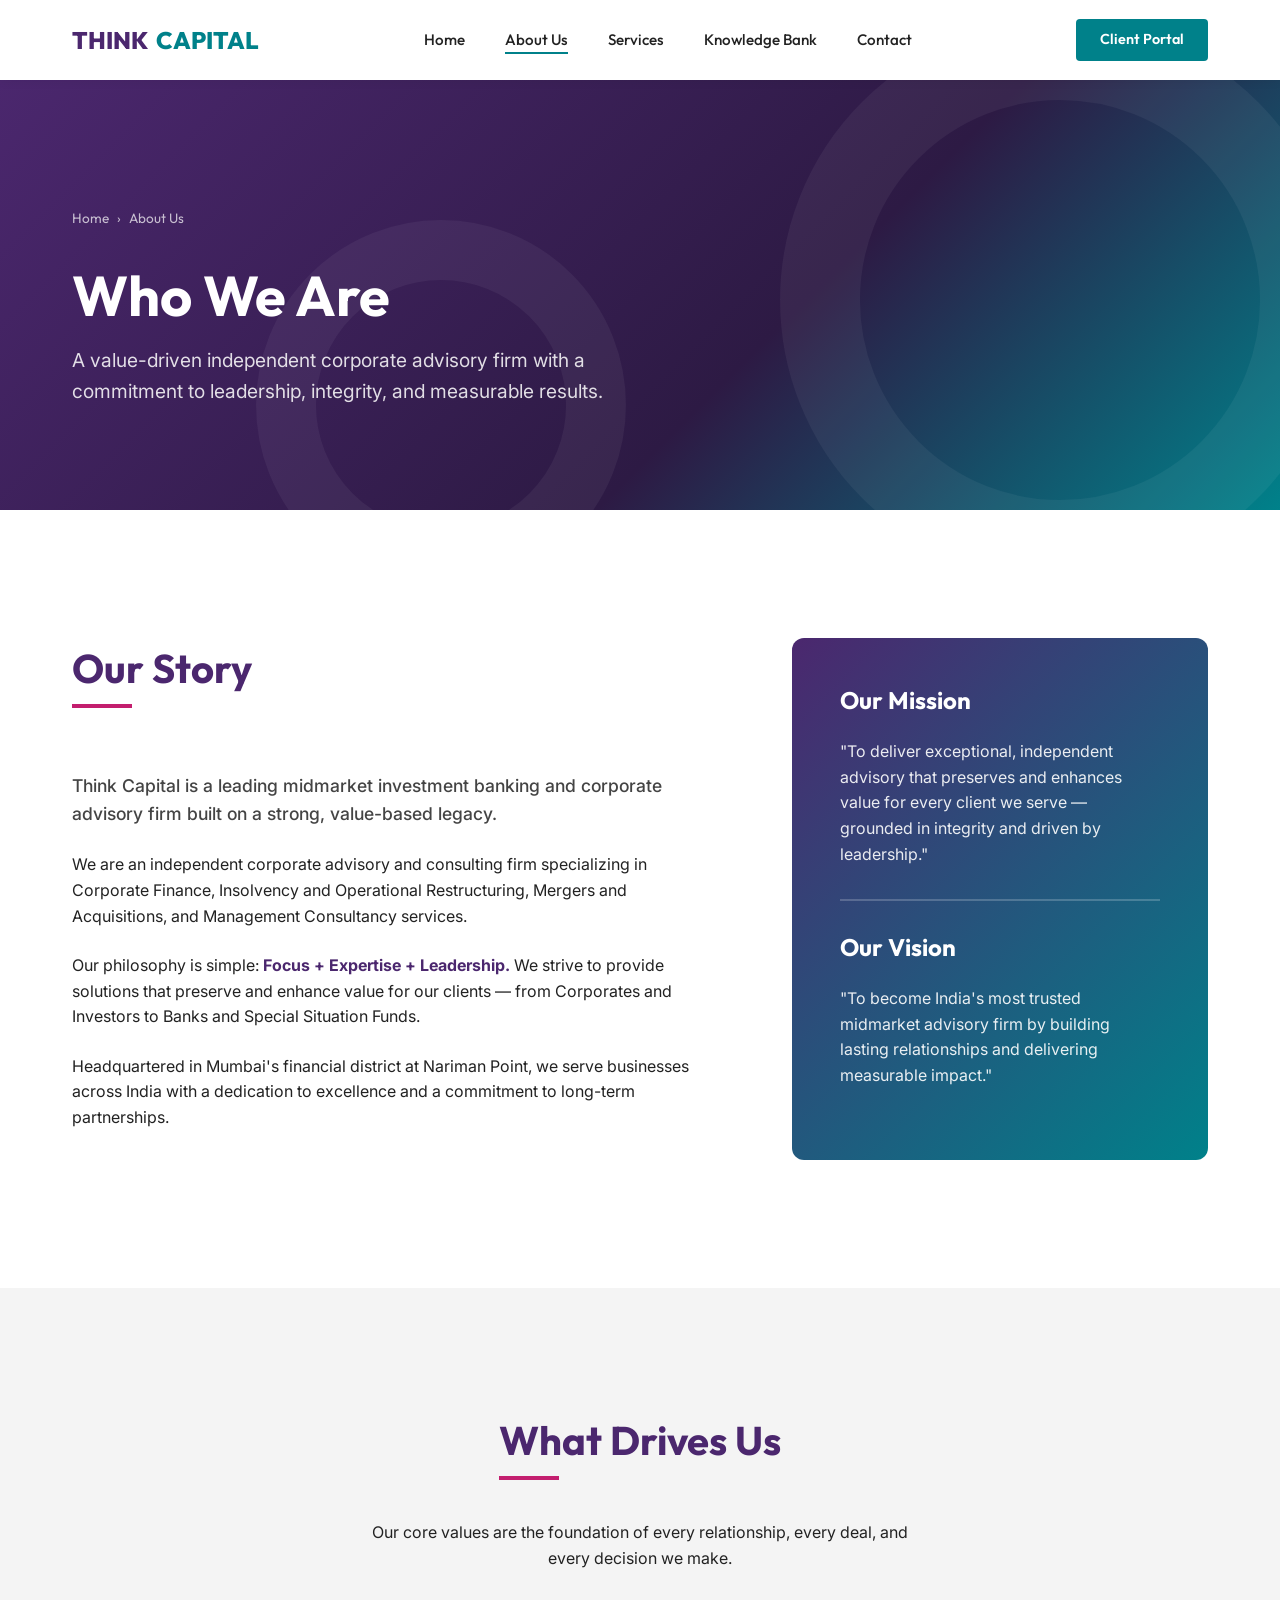
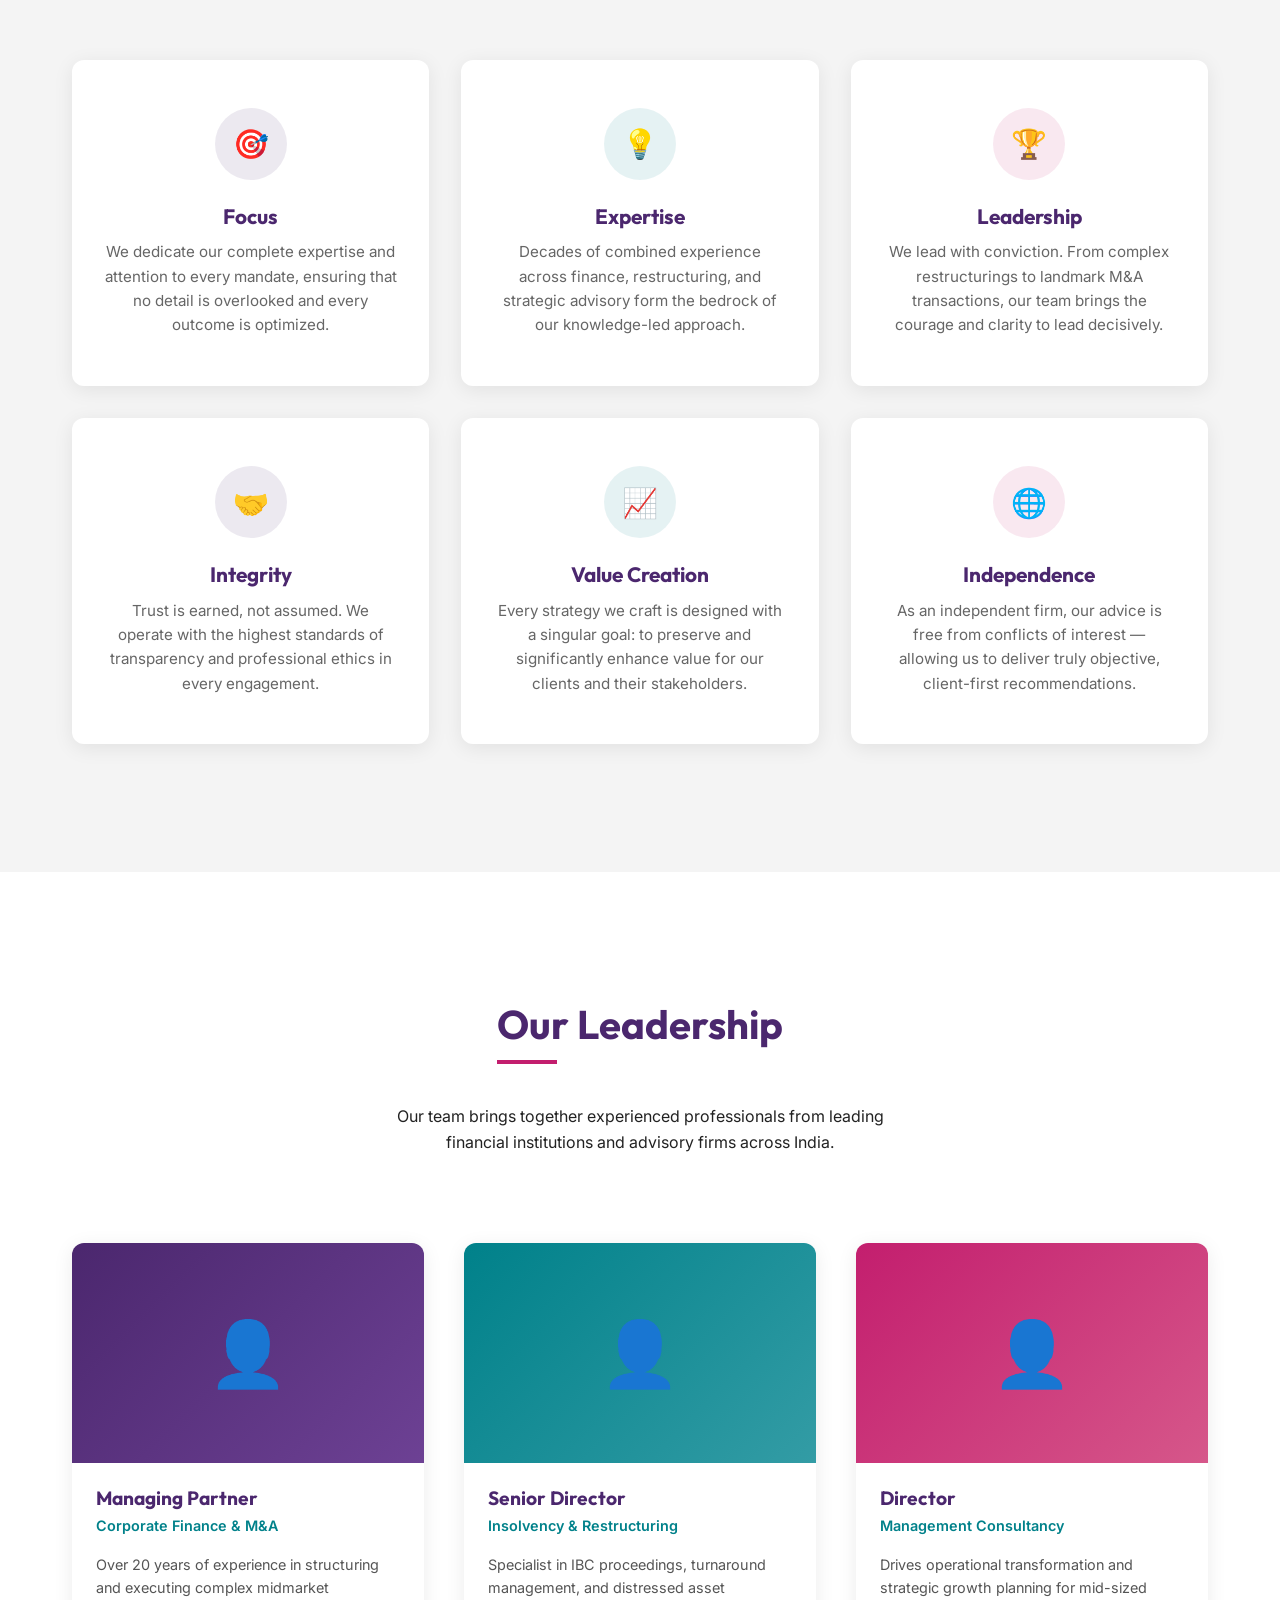
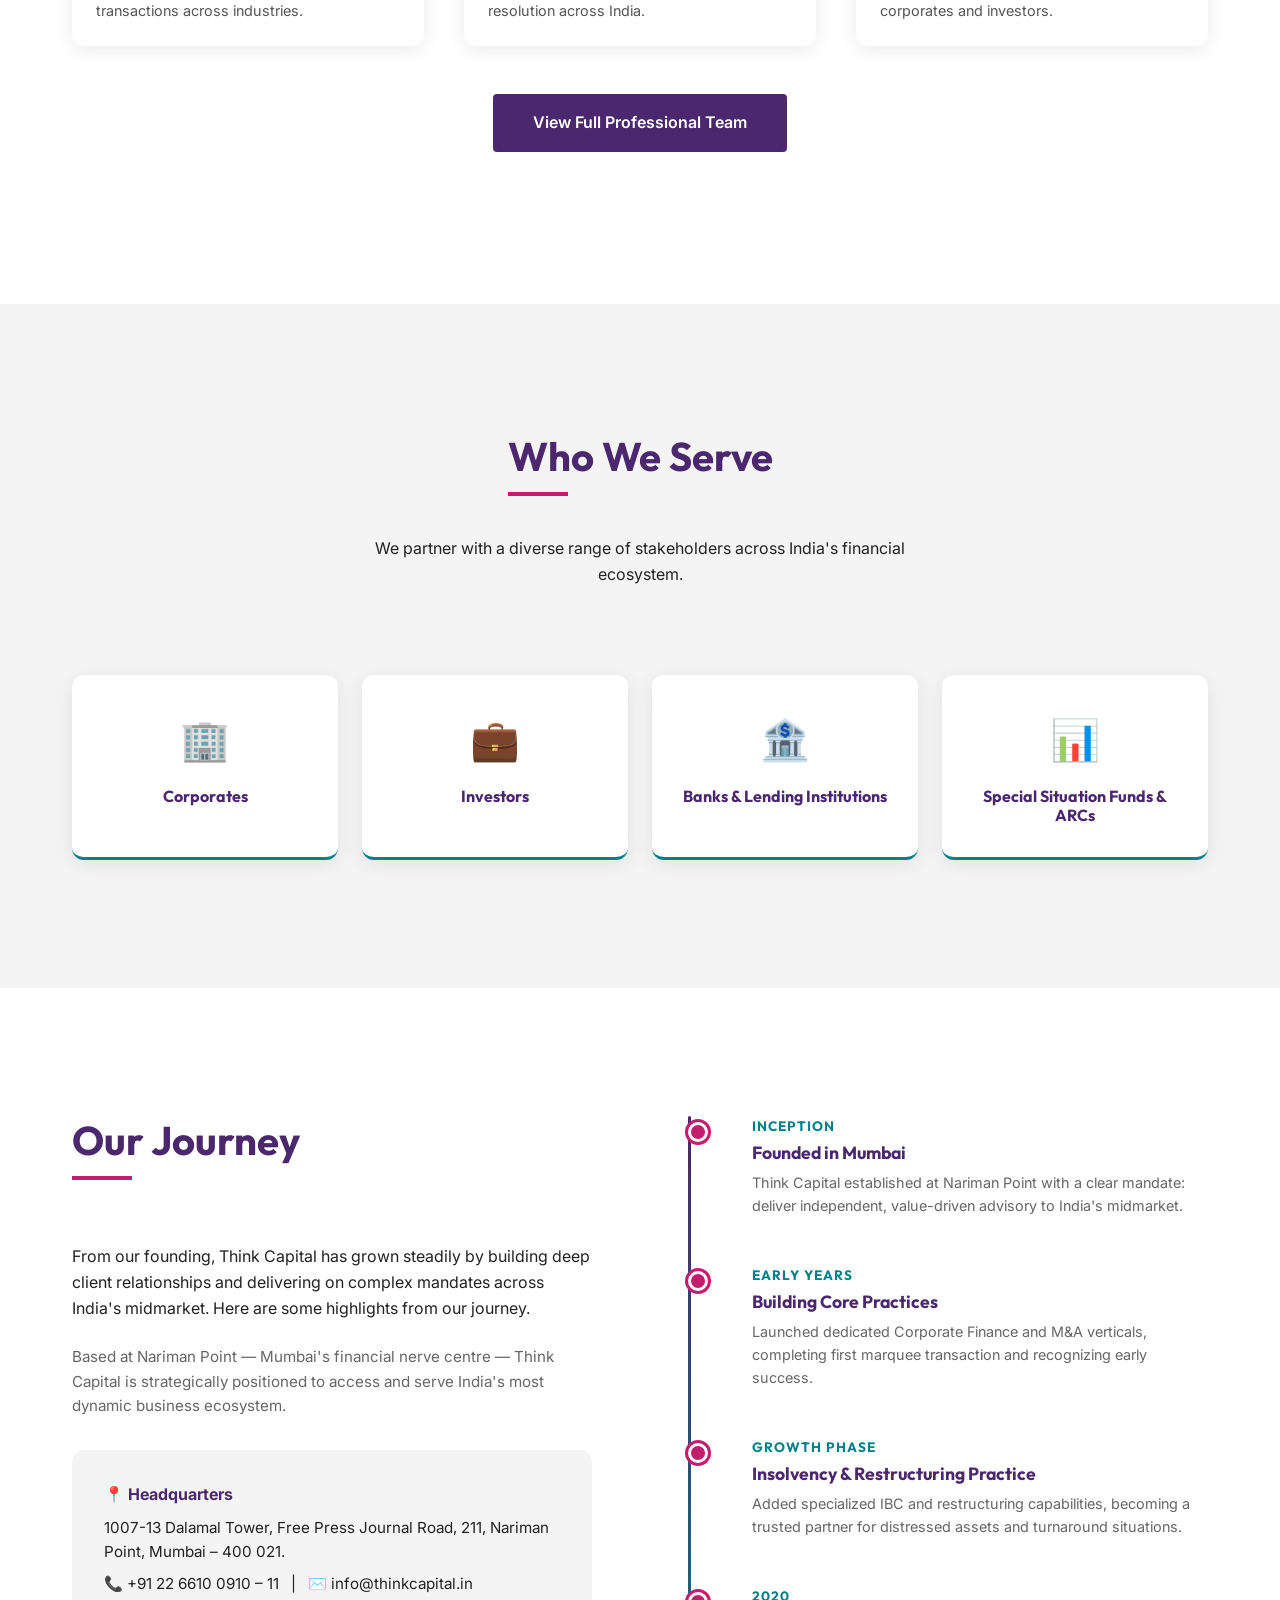
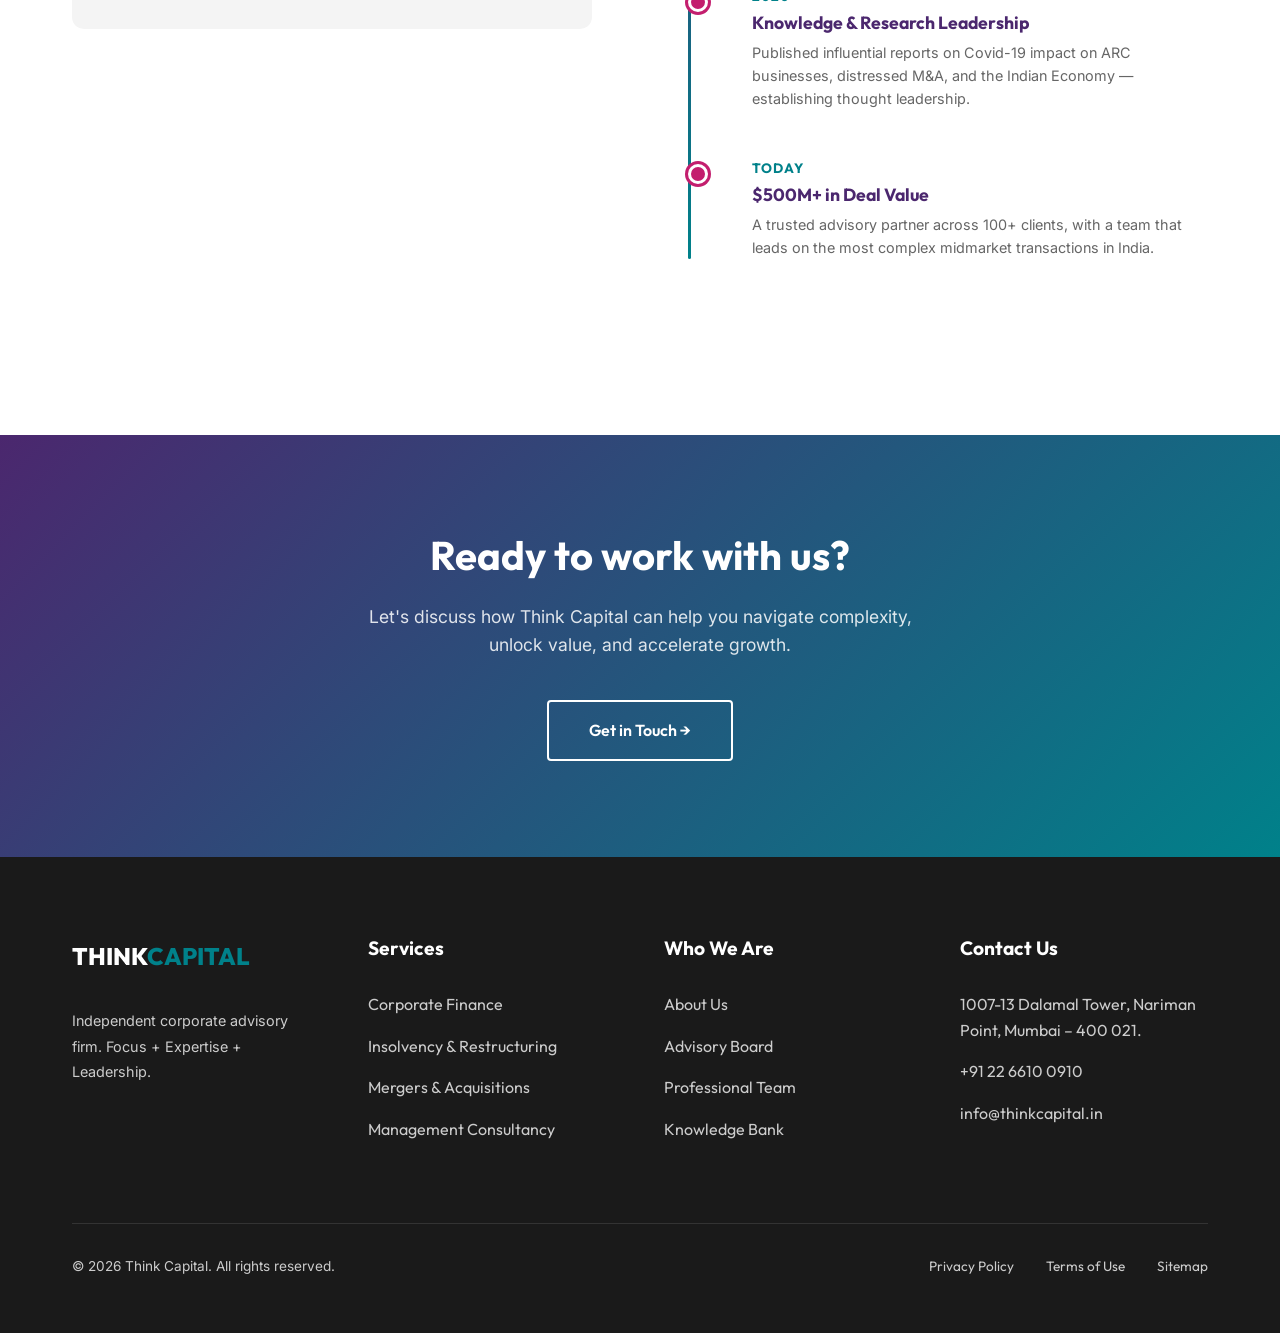
==== about.html @ ae4dccc5 "Add files via upload" ====
<!DOCTYPE html>
<html lang="en">
<head>
    <meta charset="UTF-8">
    <meta name="viewport" content="width=device-width, initial-scale=1.0">
    <title>About Us – Think Capital</title>
    <meta name="description" content="Learn about Think Capital's leadership, values, and commitment to delivering exceptional midmarket investment banking and corporate advisory services.">
    <link rel="preconnect" href="https://fonts.googleapis.com">
    <link rel="preconnect" href="https://fonts.gstatic.com" crossorigin>
    <link href="https://fonts.googleapis.com/css2?family=Inter:wght@400;500;600&family=Outfit:wght@500;700;800&display=swap" rel="stylesheet">
    <link rel="stylesheet" href="index.css">
    <style>
        /* ── About Page Specific Styles ── */

        .page-hero {
            background: linear-gradient(135deg, var(--primary-color) 0%, #2d1a44 60%, var(--accent-teal) 100%);
            color: white;
            padding: 8rem 0 5rem;
            position: relative;
            overflow: hidden;
        }

        .page-hero::before {
            content: '';
            position: absolute;
            top: -60px;
            right: -60px;
            width: 400px;
            height: 400px;
            border-radius: 50%;
            border: 80px solid rgba(255,255,255,0.05);
        }

        .page-hero::after {
            content: '';
            position: absolute;
            bottom: -80px;
            left: 20%;
            width: 250px;
            height: 250px;
            border-radius: 50%;
            border: 60px solid rgba(255,255,255,0.05);
        }

        .page-hero h1 {
            font-size: 3.5rem;
            margin-bottom: 1rem;
        }

        .page-hero p {
            font-size: 1.2rem;
            max-width: 600px;
            opacity: 0.85;
        }

        .breadcrumb {
            display: flex;
            gap: 0.5rem;
            font-size: 0.85rem;
            margin-bottom: 2rem;
            opacity: 0.7;
        }

        .breadcrumb a {
            color: white;
        }

        .breadcrumb a:hover {
            opacity: 1;
        }

        .values-grid {
            display: grid;
            grid-template-columns: repeat(3, 1fr);
            gap: 2rem;
        }

        .value-card {
            text-align: center;
            padding: 3rem 2rem;
            border-radius: 12px;
            background: white;
            box-shadow: var(--shadow);
            transition: var(--transition);
        }

        .value-card:hover {
            transform: translateY(-8px);
            box-shadow: 0 12px 40px rgba(75, 39, 110, 0.12);
        }

        .value-icon {
            width: 72px;
            height: 72px;
            border-radius: 50%;
            display: flex;
            align-items: center;
            justify-content: center;
            margin: 0 auto 1.5rem;
            font-size: 1.8rem;
        }

        .value-card h3 {
            color: var(--primary-color);
            font-size: 1.3rem;
            margin-bottom: 0.75rem;
        }

        .value-card p {
            color: #666;
            font-size: 0.95rem;
            margin-bottom: 0;
        }

        /* Leadership */
        .leadership-grid {
            display: grid;
            grid-template-columns: repeat(3, 1fr);
            gap: 2.5rem;
        }

        .leader-card {
            border-radius: 12px;
            overflow: hidden;
            box-shadow: var(--shadow);
            transition: var(--transition);
        }

        .leader-card:hover {
            transform: translateY(-8px);
            box-shadow: 0 12px 40px rgba(75, 39, 110, 0.15);
        }

        .leader-img {
            height: 220px;
            display: flex;
            align-items: center;
            justify-content: center;
            font-size: 4rem;
            color: white;
            position: relative;
        }

        .leader-info {
            padding: 1.5rem;
        }

        .leader-info h3 {
            color: var(--primary-color);
            font-size: 1.2rem;
            margin-bottom: 0.25rem;
        }

        .leader-info .title {
            color: var(--accent-teal);
            font-weight: 600;
            font-size: 0.9rem;
            margin-bottom: 1rem;
        }

        .leader-info p {
            font-size: 0.9rem;
            color: #555;
            margin-bottom: 0;
        }

        /* Clients Section */
        .clients-section {
            background: var(--bg-gray);
        }

        .who-we-serve-grid {
            display: grid;
            grid-template-columns: repeat(4, 1fr);
            gap: 1.5rem;
        }

        .serve-card {
            background: white;
            border-radius: 12px;
            padding: 2rem 1.5rem;
            text-align: center;
            box-shadow: var(--shadow);
            border-bottom: 3px solid var(--accent-teal);
            transition: var(--transition);
        }

        .serve-card:hover {
            transform: translateY(-5px);
        }

        .serve-card .serve-icon {
            font-size: 2.5rem;
            margin-bottom: 1rem;
        }

        .serve-card h4 {
            font-size: 1rem;
            color: var(--primary-color);
            font-weight: 700;
            margin-bottom: 0;
        }

        /* Achievements / Timeline */
        .timeline {
            position: relative;
            padding-left: 2rem;
        }

        .timeline::before {
            content: '';
            position: absolute;
            left: 0;
            top: 0;
            bottom: 0;
            width: 3px;
            background: linear-gradient(to bottom, var(--primary-color), var(--accent-teal));
            border-radius: 4px;
        }

        .timeline-item {
            margin-bottom: 3rem;
            padding-left: 2rem;
            position: relative;
        }

        .timeline-item::before {
            content: '';
            position: absolute;
            left: -2rem;
            top: 6px;
            width: 14px;
            height: 14px;
            border-radius: 50%;
            background: var(--accent-magenta);
            border: 3px solid white;
            box-shadow: 0 0 0 3px var(--accent-magenta);
        }

        .timeline-item .year {
            font-size: 0.85rem;
            font-weight: 700;
            color: var(--accent-teal);
            text-transform: uppercase;
            letter-spacing: 1px;
            margin-bottom: 0.25rem;
        }

        .timeline-item h4 {
            font-size: 1.1rem;
            color: var(--primary-color);
            margin-bottom: 0.5rem;
        }

        .timeline-item p {
            font-size: 0.9rem;
            color: #666;
            margin-bottom: 0;
        }

        /* Responsive */
        @media (max-width: 968px) {
            .values-grid { grid-template-columns: 1fr 1fr; }
            .leadership-grid { grid-template-columns: 1fr 1fr; }
            .who-we-serve-grid { grid-template-columns: 1fr 1fr; }
            .page-hero h1 { font-size: 2.5rem; }
        }

        @media (max-width: 600px) {
            .values-grid { grid-template-columns: 1fr; }
            .leadership-grid { grid-template-columns: 1fr; }
            .who-we-serve-grid { grid-template-columns: 1fr 1fr; }
        }
    </style>
</head>
<body>

    <!-- ══════ HEADER ══════ -->
    <header>
        <div class="container">
            <a href="index.html" class="logo">THINK<span>CAPITAL</span></a>
            <nav>
                <ul class="nav-links">
                    <li><a href="index.html">Home</a></li>
                    <li><a href="about.html" class="active">About Us</a></li>
                    <li><a href="#">Services</a></li>
                    <li><a href="#">Knowledge Bank</a></li>
                    <li><a href="#">Contact</a></li>
                </ul>
            </nav>
            <a href="#" class="btn" style="padding: 0.6rem 1.5rem; font-size: 0.9rem;">Client Portal</a>
        </div>
    </header>

    <!-- ══════ PAGE HERO ══════ -->
    <section class="page-hero">
        <div class="container">
            <div class="breadcrumb">
                <a href="index.html">Home</a>
                <span>›</span>
                <span>About Us</span>
            </div>
            <h1>Who We Are</h1>
            <p>A value-driven independent corporate advisory firm with a commitment to leadership, integrity, and measurable results.</p>
        </div>
    </section>

    <!-- ══════ INTRO ══════ -->
    <section>
        <div class="container">
            <div class="about-split" style="gap: 6rem;">
                <div class="about-text" style="flex: 1.5;">
                    <div class="section-title">
                        <h2>Our Story</h2>
                    </div>
                    <p style="font-size: 1.1rem; color: #444; font-weight: 500;">Think Capital is a leading midmarket investment banking and corporate advisory firm built on a strong, value-based legacy.</p>
                    <p>We are an independent corporate advisory and consulting firm specializing in Corporate Finance, Insolvency and Operational Restructuring, Mergers and Acquisitions, and Management Consultancy services.</p>
                    <p>Our philosophy is simple: <strong style="color: var(--primary-color);">Focus + Expertise + Leadership.</strong> We strive to provide solutions that preserve and enhance value for our clients — from Corporates and Investors to Banks and Special Situation Funds.</p>
                    <p>Headquartered in Mumbai's financial district at Nariman Point, we serve businesses across India with a dedication to excellence and a commitment to long-term partnerships.</p>
                </div>
                <div style="flex: 1;">
                    <div style="background: linear-gradient(135deg, var(--primary-color), var(--accent-teal)); border-radius: 12px; padding: 3rem; color: white;">
                        <h3 style="font-size: 1.5rem; margin-bottom: 1.5rem; color: white;">Our Mission</h3>
                        <p style="margin-bottom: 2rem; opacity: 0.9;">"To deliver exceptional, independent advisory that preserves and enhances value for every client we serve — grounded in integrity and driven by leadership."</p>
                        <div style="height: 2px; background: rgba(255,255,255,0.2); margin-bottom: 2rem;"></div>
                        <h3 style="font-size: 1.5rem; margin-bottom: 1.5rem; color: white;">Our Vision</h3>
                        <p style="opacity: 0.9;">"To become India's most trusted midmarket advisory firm by building lasting relationships and delivering measurable impact."</p>
                    </div>
                </div>
            </div>
        </div>
    </section>

    <!-- ══════ CORE VALUES ══════ -->
    <section style="background: var(--bg-gray);">
        <div class="container">
            <div class="section-title" style="text-align: center; align-items: center; display: flex; flex-direction: column;">
                <h2>What Drives Us</h2>
                <p style="max-width: 550px; margin-top: 1rem;">Our core values are the foundation of every relationship, every deal, and every decision we make.</p>
            </div>
            <div class="values-grid">
                <div class="value-card">
                    <div class="value-icon" style="background: rgba(75, 39, 110, 0.1);">🎯</div>
                    <h3>Focus</h3>
                    <p>We dedicate our complete expertise and attention to every mandate, ensuring that no detail is overlooked and every outcome is optimized.</p>
                </div>
                <div class="value-card">
                    <div class="value-icon" style="background: rgba(0, 129, 138, 0.1);">💡</div>
                    <h3>Expertise</h3>
                    <p>Decades of combined experience across finance, restructuring, and strategic advisory form the bedrock of our knowledge-led approach.</p>
                </div>
                <div class="value-card">
                    <div class="value-icon" style="background: rgba(195, 30, 110, 0.1);">🏆</div>
                    <h3>Leadership</h3>
                    <p>We lead with conviction. From complex restructurings to landmark M&A transactions, our team brings the courage and clarity to lead decisively.</p>
                </div>
                <div class="value-card">
                    <div class="value-icon" style="background: rgba(75, 39, 110, 0.1);">🤝</div>
                    <h3>Integrity</h3>
                    <p>Trust is earned, not assumed. We operate with the highest standards of transparency and professional ethics in every engagement.</p>
                </div>
                <div class="value-card">
                    <div class="value-icon" style="background: rgba(0, 129, 138, 0.1);">📈</div>
                    <h3>Value Creation</h3>
                    <p>Every strategy we craft is designed with a singular goal: to preserve and significantly enhance value for our clients and their stakeholders.</p>
                </div>
                <div class="value-card">
                    <div class="value-icon" style="background: rgba(195, 30, 110, 0.1);">🌐</div>
                    <h3>Independence</h3>
                    <p>As an independent firm, our advice is free from conflicts of interest — allowing us to deliver truly objective, client-first recommendations.</p>
                </div>
            </div>
        </div>
    </section>

    <!-- ══════ LEADERSHIP TEAM ══════ -->
    <section>
        <div class="container">
            <div class="section-title" style="text-align: center; align-items: center; display: flex; flex-direction: column;">
                <h2>Our Leadership</h2>
                <p style="max-width: 550px; margin-top: 1rem;">Our team brings together experienced professionals from leading financial institutions and advisory firms across India.</p>
            </div>
            <div class="leadership-grid">
                <div class="leader-card">
                    <div class="leader-img" style="background: linear-gradient(135deg, var(--primary-color), #6D4194);">👤</div>
                    <div class="leader-info">
                        <h3>Managing Partner</h3>
                        <p class="title">Corporate Finance & M&A</p>
                        <p>Over 20 years of experience in structuring and executing complex midmarket transactions across industries.</p>
                    </div>
                </div>
                <div class="leader-card">
                    <div class="leader-img" style="background: linear-gradient(135deg, var(--accent-teal), #339CA5);">👤</div>
                    <div class="leader-info">
                        <h3>Senior Director</h3>
                        <p class="title">Insolvency & Restructuring</p>
                        <p>Specialist in IBC proceedings, turnaround management, and distressed asset resolution across India.</p>
                    </div>
                </div>
                <div class="leader-card">
                    <div class="leader-img" style="background: linear-gradient(135deg, var(--accent-magenta), #d6578a);">👤</div>
                    <div class="leader-info">
                        <h3>Director</h3>
                        <p class="title">Management Consultancy</p>
                        <p>Drives operational transformation and strategic growth planning for mid-sized corporates and investors.</p>
                    </div>
                </div>
            </div>
            <p style="text-align: center; margin-top: 3rem;">
                <a href="#" class="btn" style="background: var(--primary-color);">View Full Professional Team</a>
            </p>
        </div>
    </section>

    <!-- ══════ WHO WE SERVE ══════ -->
    <section class="clients-section">
        <div class="container">
            <div class="section-title" style="text-align: center; align-items: center; display: flex; flex-direction: column;">
                <h2>Who We Serve</h2>
                <p style="max-width: 550px; margin-top: 1rem;">We partner with a diverse range of stakeholders across India's financial ecosystem.</p>
            </div>
            <div class="who-we-serve-grid">
                <div class="serve-card">
                    <div class="serve-icon">🏢</div>
                    <h4>Corporates</h4>
                </div>
                <div class="serve-card">
                    <div class="serve-icon">💼</div>
                    <h4>Investors</h4>
                </div>
                <div class="serve-card">
                    <div class="serve-icon">🏦</div>
                    <h4>Banks & Lending Institutions</h4>
                </div>
                <div class="serve-card">
                    <div class="serve-icon">📊</div>
                    <h4>Special Situation Funds & ARCs</h4>
                </div>
            </div>
        </div>
    </section>

    <!-- ══════ MILESTONES ══════ -->
    <section>
        <div class="container">
            <div style="display: flex; gap: 6rem; align-items: flex-start;">
                <div style="flex: 1;">
                    <div class="section-title">
                        <h2>Our Journey</h2>
                    </div>
                    <p>From our founding, Think Capital has grown steadily by building deep client relationships and delivering on complex mandates across India's midmarket. Here are some highlights from our journey.</p>
                    <p style="color: #666; font-size: 0.95rem;">Based at Nariman Point — Mumbai's financial nerve centre — Think Capital is strategically positioned to access and serve India's most dynamic business ecosystem.</p>
                    <div style="margin-top: 2rem; padding: 2rem; background: var(--bg-gray); border-radius: 12px;">
                        <p style="font-weight: 700; color: var(--primary-color); margin-bottom: 0.5rem;">📍 Headquarters</p>
                        <p style="margin-bottom: 0; font-size: 0.95rem;">1007-13 Dalamal Tower, Free Press Journal Road, 211, Nariman Point, Mumbai – 400 021.</p>
                        <p style="margin: 0.5rem 0 0; font-size: 0.95rem;">📞 +91 22 6610 0910 – 11 &nbsp;&nbsp;|&nbsp;&nbsp; ✉️ info@thinkcapital.in</p>
                    </div>
                </div>
                <div style="flex: 1;">
                    <div class="timeline">
                        <div class="timeline-item">
                            <div class="year">Inception</div>
                            <h4>Founded in Mumbai</h4>
                            <p>Think Capital established at Nariman Point with a clear mandate: deliver independent, value-driven advisory to India's midmarket.</p>
                        </div>
                        <div class="timeline-item">
                            <div class="year">Early Years</div>
                            <h4>Building Core Practices</h4>
                            <p>Launched dedicated Corporate Finance and M&A verticals, completing first marquee transaction and recognizing early success.</p>
                        </div>
                        <div class="timeline-item">
                            <div class="year">Growth Phase</div>
                            <h4>Insolvency & Restructuring Practice</h4>
                            <p>Added specialized IBC and restructuring capabilities, becoming a trusted partner for distressed assets and turnaround situations.</p>
                        </div>
                        <div class="timeline-item">
                            <div class="year">2020</div>
                            <h4>Knowledge & Research Leadership</h4>
                            <p>Published influential reports on Covid-19 impact on ARC businesses, distressed M&A, and the Indian Economy — establishing thought leadership.</p>
                        </div>
                        <div class="timeline-item">
                            <div class="year">Today</div>
                            <h4>$500M+ in Deal Value</h4>
                            <p>A trusted advisory partner across 100+ clients, with a team that leads on the most complex midmarket transactions in India.</p>
                        </div>
                    </div>
                </div>
            </div>
        </div>
    </section>

    <!-- ══════ CTA BANNER ══════ -->
    <section style="background: linear-gradient(135deg, var(--primary-color), var(--accent-teal)); padding: 6rem 0;">
        <div class="container" style="text-align: center;">
            <h2 style="color: white; font-size: 2.5rem; margin-bottom: 1.5rem;">Ready to work with us?</h2>
            <p style="color: rgba(255,255,255,0.85); font-size: 1.1rem; max-width: 600px; margin: 0 auto 2.5rem;">Let's discuss how Think Capital can help you navigate complexity, unlock value, and accelerate growth.</p>
            <a href="mailto:info@thinkcapital.in" class="btn btn-outline" style="border-color: white; color: white; font-size: 1rem;">Get in Touch →</a>
        </div>
    </section>

    <!-- ══════ FOOTER ══════ -->
    <footer>
        <div class="container">
            <div class="footer-grid">
                <div class="footer-col">
                    <a href="index.html" class="logo" style="color: white; margin-bottom: 2rem; display: block;">THINK<span>CAPITAL</span></a>
                    <p style="font-size: 0.9rem; line-height: 1.8;">Independent corporate advisory firm. Focus + Expertise + Leadership.</p>
                </div>
                <div class="footer-col">
                    <h4>Services</h4>
                    <ul>
                        <li><a href="#">Corporate Finance</a></li>
                        <li><a href="#">Insolvency & Restructuring</a></li>
                        <li><a href="#">Mergers & Acquisitions</a></li>
                        <li><a href="#">Management Consultancy</a></li>
                    </ul>
                </div>
                <div class="footer-col">
                    <h4>Who We Are</h4>
                    <ul>
                        <li><a href="about.html">About Us</a></li>
                        <li><a href="#">Advisory Board</a></li>
                        <li><a href="#">Professional Team</a></li>
                        <li><a href="#">Knowledge Bank</a></li>
                    </ul>
                </div>
                <div class="footer-col">
                    <h4>Contact Us</h4>
                    <ul class="contact-info">
                        <li><span>1007-13 Dalamal Tower, Nariman Point, Mumbai – 400 021.</span></li>
                        <li><span>+91 22 6610 0910</span></li>
                        <li><span>info@thinkcapital.in</span></li>
                    </ul>
                </div>
            </div>
            <div class="footer-bottom">
                <p>&copy; 2026 Think Capital. All rights reserved.</p>
                <div style="display: flex; gap: 2rem;">
                    <a href="#">Privacy Policy</a>
                    <a href="#">Terms of Use</a>
                    <a href="#">Sitemap</a>
                </div>
            </div>
        </div>
    </footer>

    <script src="main.js"></script>
</body>
</html>
---- index.css ----
:root {
    /* Grant Thornton inspired color palette */
    --primary-color: #4B276E; /* Corporate Purple */
    --primary-light: #6D4194;
    --accent-teal: #00818A;
    --accent-magenta: #C31E6E;
    --text-dark: #222222;
    --text-light: #FFFFFF;
    --bg-gray: #F4F4F4;
    --transition: all 0.3s cubic-bezier(0.25, 0.8, 0.25, 1);
    --shadow: 0 4px 20px rgba(0, 0, 0, 0.08);
    --header-height: 80px;
}

* {
    margin: 0;
    padding: 0;
    box-sizing: border-box;
}

body {
    font-family: 'Outfit', -apple-system, BlinkMacSystemFont, 'Segoe UI', Roboto, Helvetica, Arial, sans-serif;
    color: var(--text-dark);
    line-height: 1.6;
    background-color: #fff;
    overflow-x: hidden;
}

h1, h2, h3, h4, h5, h6 {
    font-weight: 700;
    line-height: 1.2;
    margin-bottom: 1.5rem;
}

p {
    margin-bottom: 1.5rem;
    font-family: 'Inter', sans-serif;
}

a {
    text-decoration: none;
    color: inherit;
    transition: var(--transition);
}

ul {
    list-style: none;
}

.container {
    max-width: 1200px;
    margin: 0 auto;
    padding: 0 2rem;
}

/* Header */
header {
    height: var(--header-height);
    background: #fff;
    display: flex;
    align-items: center;
    position: sticky;
    top: 0;
    z-index: 1000;
    box-shadow: 0 2px 10px rgba(0,0,0,0.05);
}

header .container {
    display: flex;
    justify-content: space-between;
    align-items: center;
    width: 100%;
}

.logo {
    display: flex;
    align-items: center;
    gap: 0.5rem;
    font-size: 1.5rem;
    font-weight: 800;
    color: var(--primary-color);
}

.logo span {
    color: var(--accent-teal);
}

nav ul {
    display: flex;
    gap: 2.5rem;
}

nav ul li a {
    font-weight: 500;
    font-size: 0.95rem;
    color: var(--text-dark);
    position: relative;
}

nav ul li a::after {
    content: '';
    position: absolute;
    bottom: -5px;
    left: 0;
    width: 0;
    height: 2px;
    background: var(--accent-teal);
    transition: var(--transition);
}

nav ul li a:hover::after,
nav ul li a.active::after {
    width: 100%;
}

/* Hero Section */
.hero {
    height: calc(100vh - var(--header-height));
    min-height: 600px;
    background: linear-gradient(135deg,
        rgba(75, 39, 110, 0.98) 0%,
        rgba(48, 25, 75, 0.95) 45%,
        rgba(0, 100, 110, 0.92) 100%);
    background-size: cover;
    background-position: center;
    display: flex;
    align-items: center;
    color: var(--text-light);
    position: relative;
}

.hero-content {
    max-width: 700px;
}

.hero h1 {
    font-size: 4rem;
    margin-bottom: 1rem;
    animation: fadeInDown 0.8s ease-out;
}

.hero p {
    font-size: 1.25rem;
    margin-bottom: 2.5rem;
    animation: fadeInUp 0.8s ease-out 0.2s both;
}

.btn {
    display: inline-block;
    padding: 1rem 2.5rem;
    background: var(--accent-teal);
    color: white;
    font-weight: 600;
    border-radius: 4px;
    transition: var(--transition);
    border: none;
    cursor: pointer;
}

.btn:hover {
    background: #006b72;
    transform: translateY(-2px);
    box-shadow: 0 5px 15px rgba(0, 129, 138, 0.3);
}

.btn-outline {
    background: transparent;
    border: 2px solid white;
}

.btn-outline:hover {
    background: white;
    color: var(--primary-color);
}

/* Section Styling */
section {
    padding: 8rem 0;
}

.section-title {
    margin-bottom: 4rem;
}

.section-title h2 {
    font-size: 2.5rem;
    color: var(--primary-color);
    position: relative;
    padding-bottom: 1rem;
}

.section-title h2::after {
    content: '';
    position: absolute;
    bottom: 0;
    left: 0;
    width: 60px;
    height: 4px;
    background: var(--accent-magenta);
}

/* Services Grid */
.services-grid {
    display: grid;
    grid-template-columns: repeat(auto-fit, minmax(280px, 1fr));
    gap: 2rem;
}

.service-card {
    background: #fff;
    padding: 3rem 2rem;
    border-radius: 8px;
    box-shadow: var(--shadow);
    transition: var(--transition);
    display: flex;
    flex-direction: column;
    height: 100%;
    border-top: 4px solid transparent;
}

.service-card:hover {
    transform: translateY(-10px);
    border-top: 4px solid var(--accent-teal);
}

.service-card h3 {
    font-size: 1.5rem;
    color: var(--primary-color);
    margin-bottom: 1rem;
}

.service-card p {
    color: #666;
    font-size: 0.95rem;
    flex-grow: 1;
}

.service-card .learn-more {
    margin-top: 2rem;
    font-weight: 700;
    color: var(--accent-teal);
    display: flex;
    align-items: center;
    gap: 0.5rem;
}

/* About Split */
.about-split {
    display: flex;
    gap: 4rem;
    align-items: center;
}

.about-text {
    flex: 1;
}

.about-image {
    flex: 1;
    position: relative;
}

.about-image img {
    width: 100%;
    border-radius: 12px;
    box-shadow: var(--shadow);
}

.about-image::before {
    content: '';
    position: absolute;
    top: -20px;
    left: -20px;
    width: 100px;
    height: 100px;
    background: var(--accent-teal);
    z-index: -1;
    border-radius: 4px;
}

/* Stats */
.stats-bar {
    background: var(--primary-color);
    color: white;
    padding: 4rem 0;
}

.stats-grid {
    display: grid;
    grid-template-columns: repeat(auto-fit, minmax(200px, 1fr));
    text-align: center;
    gap: 2rem;
}

.stat-item h2 {
    font-size: 3rem;
    margin-bottom: 0.5rem;
    color: var(--accent-teal);
}

/* Footer */
footer {
    background: #1a1a1a;
    color: #ccc;
    padding: 5rem 0 2rem;
}

.footer-grid {
    display: grid;
    grid-template-columns: repeat(4, 1fr);
    gap: 3rem;
    margin-bottom: 4rem;
}

.footer-col h4 {
    color: white;
    margin-bottom: 2rem;
    font-size: 1.2rem;
}

.footer-col ul li {
    margin-bottom: 1rem;
}

.footer-col ul li a:hover {
    color: var(--accent-teal);
}

.contact-info li {
    display: flex;
    gap: 1rem;
    margin-bottom: 1.5rem;
}

.footer-bottom {
    border-top: 1px solid #333;
    padding-top: 2rem;
    display: flex;
    justify-content: space-between;
    font-size: 0.85rem;
}

/* Animations */
@keyframes fadeInDown {
    from { opacity: 0; transform: translateY(-30px); }
    to { opacity: 1; transform: translateY(0); }
}

@keyframes fadeInUp {
    from { opacity: 0; transform: translateY(30px); }
    to { opacity: 1; transform: translateY(0); }
}

/* Responsive */
@media (max-width: 968px) {
    .hero h1 { font-size: 3rem; }
    .about-split { flex-direction: column; }
    .footer-grid { grid-template-columns: repeat(2, 1fr); }
}

@media (max-width: 600px) {
    .hero h1 { font-size: 2.5rem; }
    .nav-links { display: none; }
    .footer-grid { grid-template-columns: 1fr; }
}
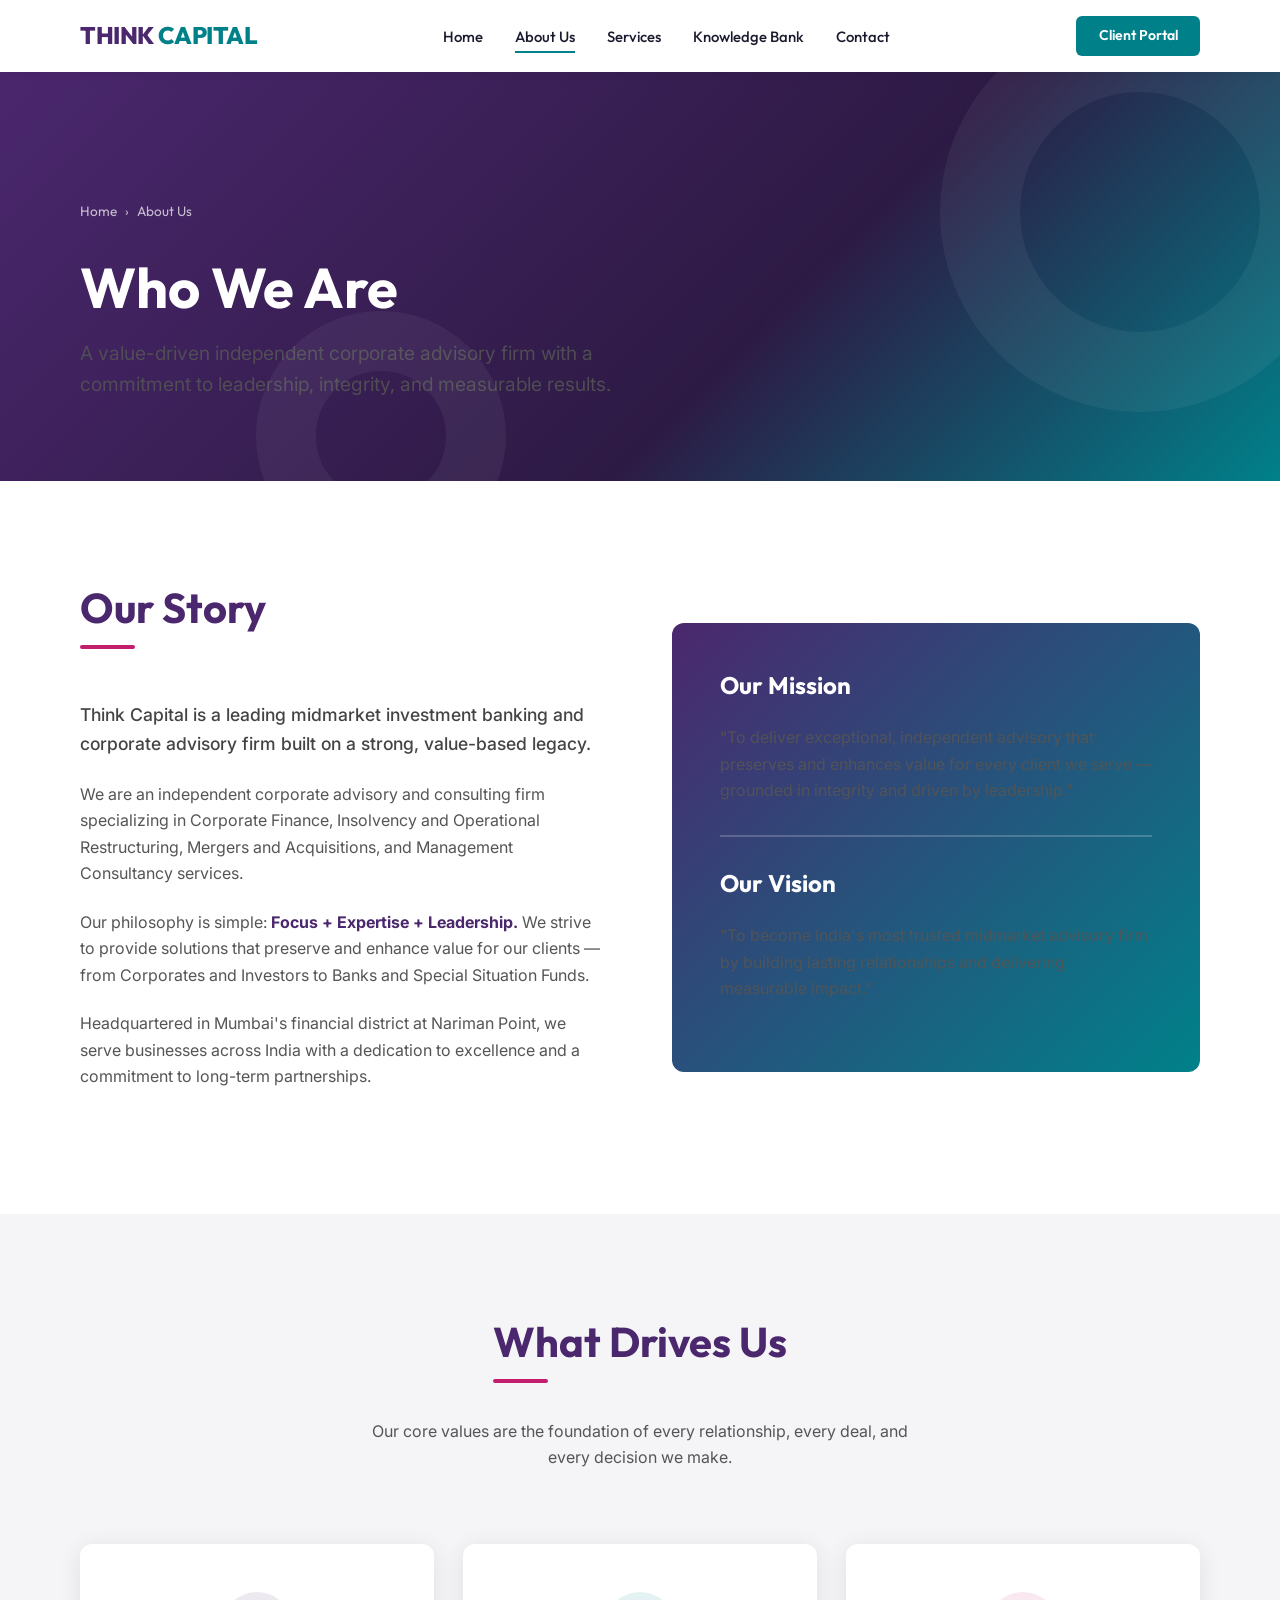
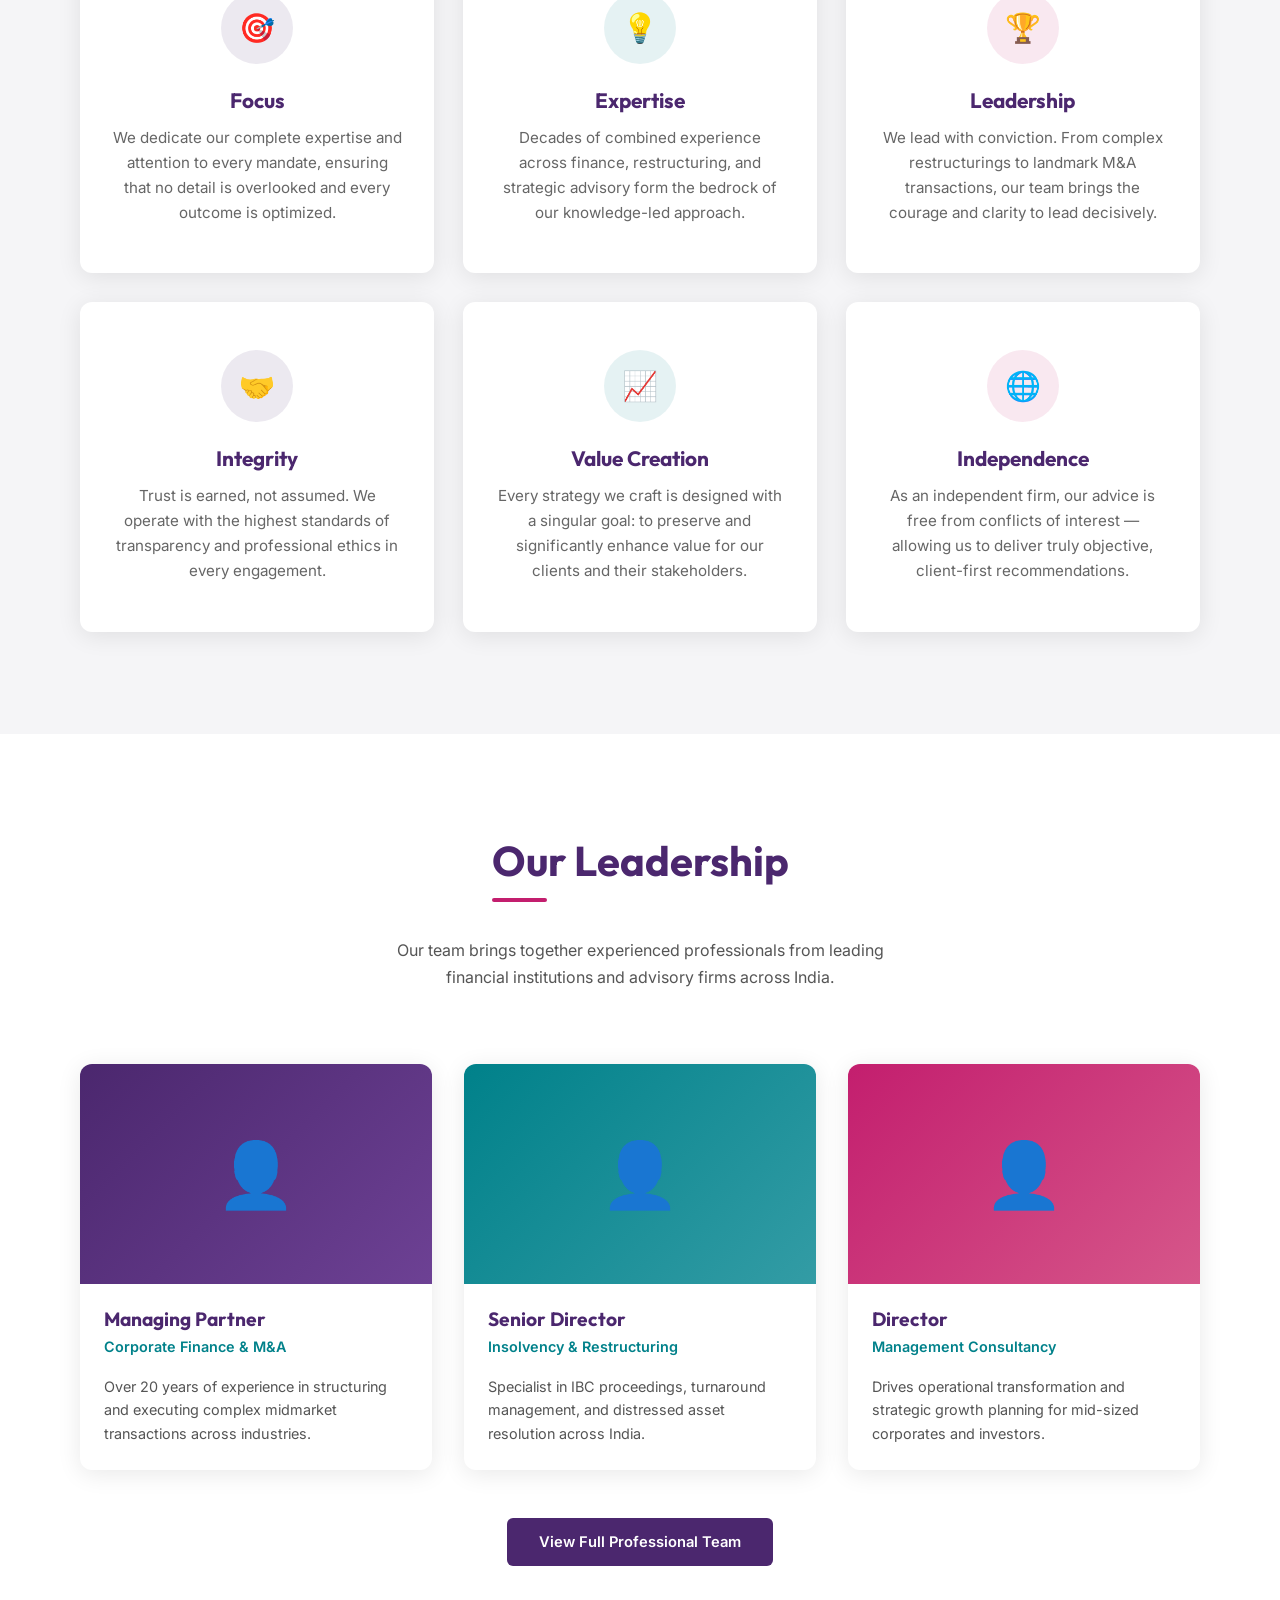
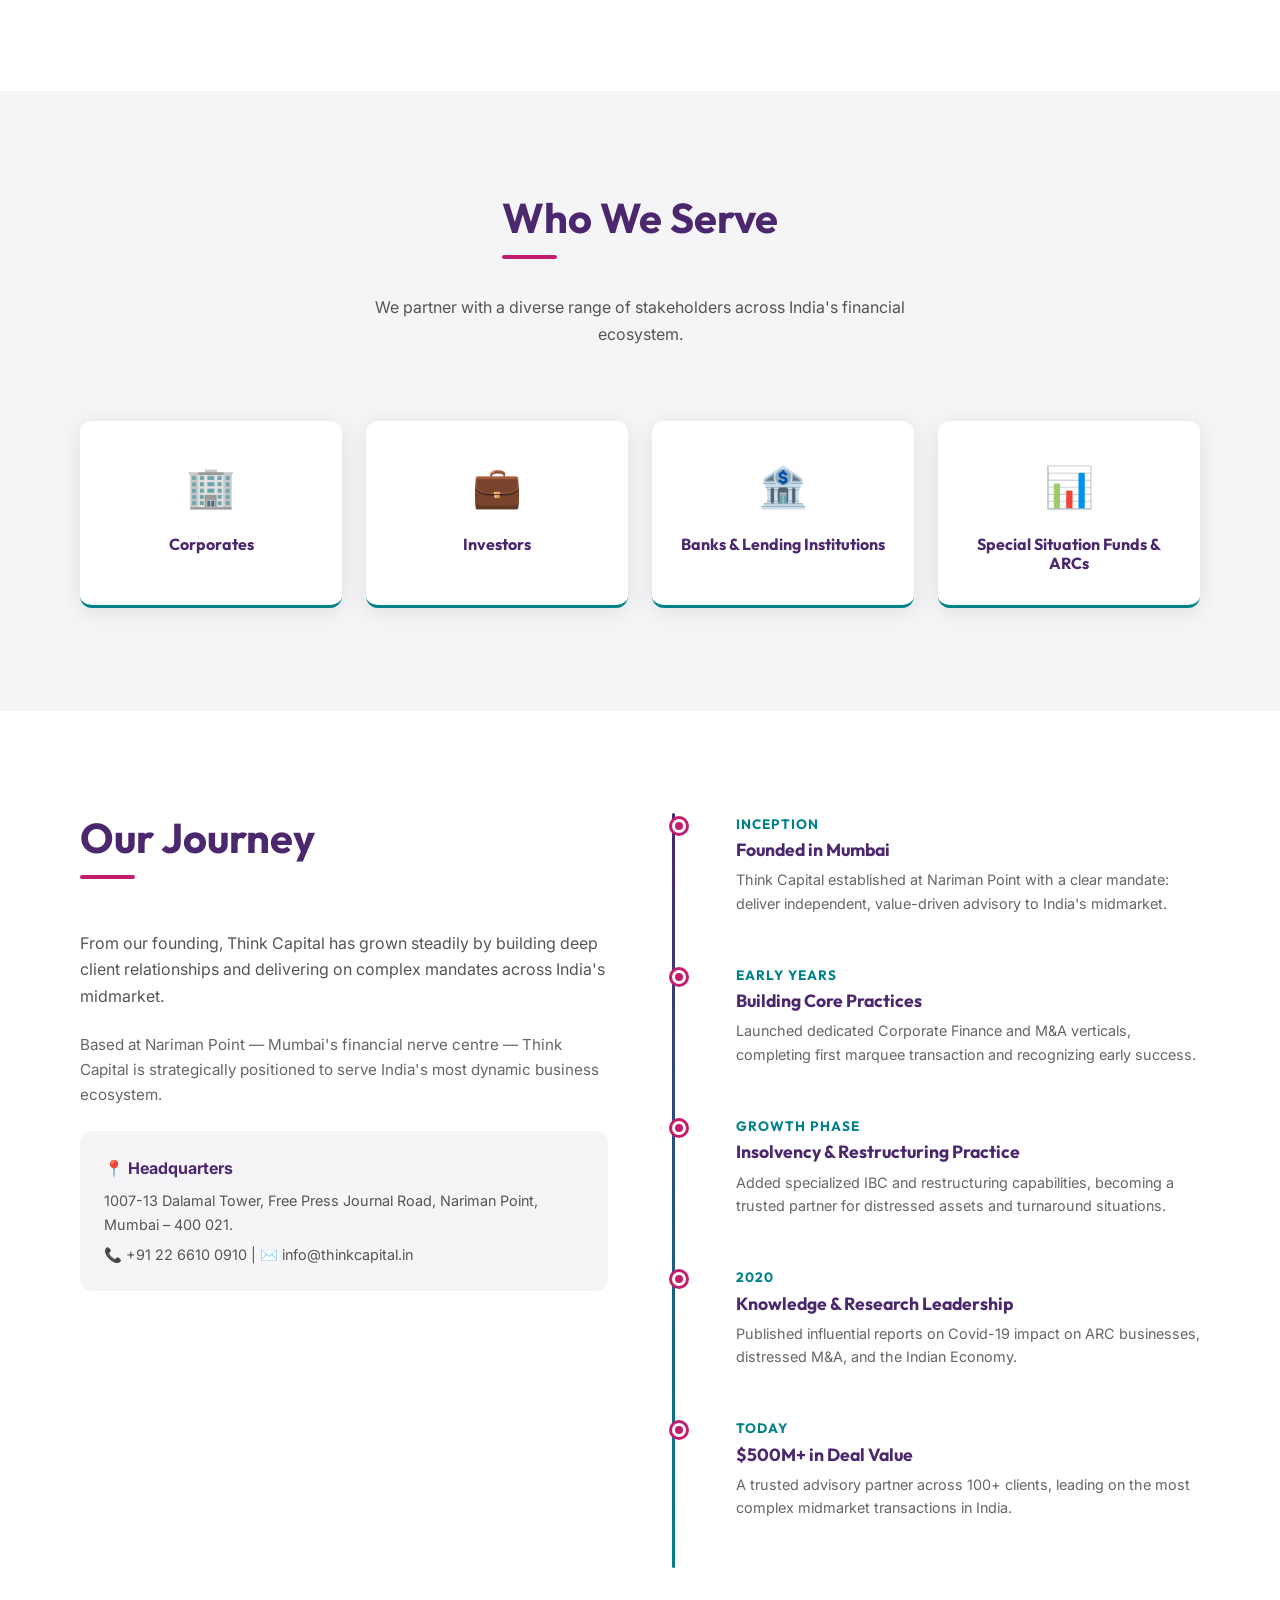
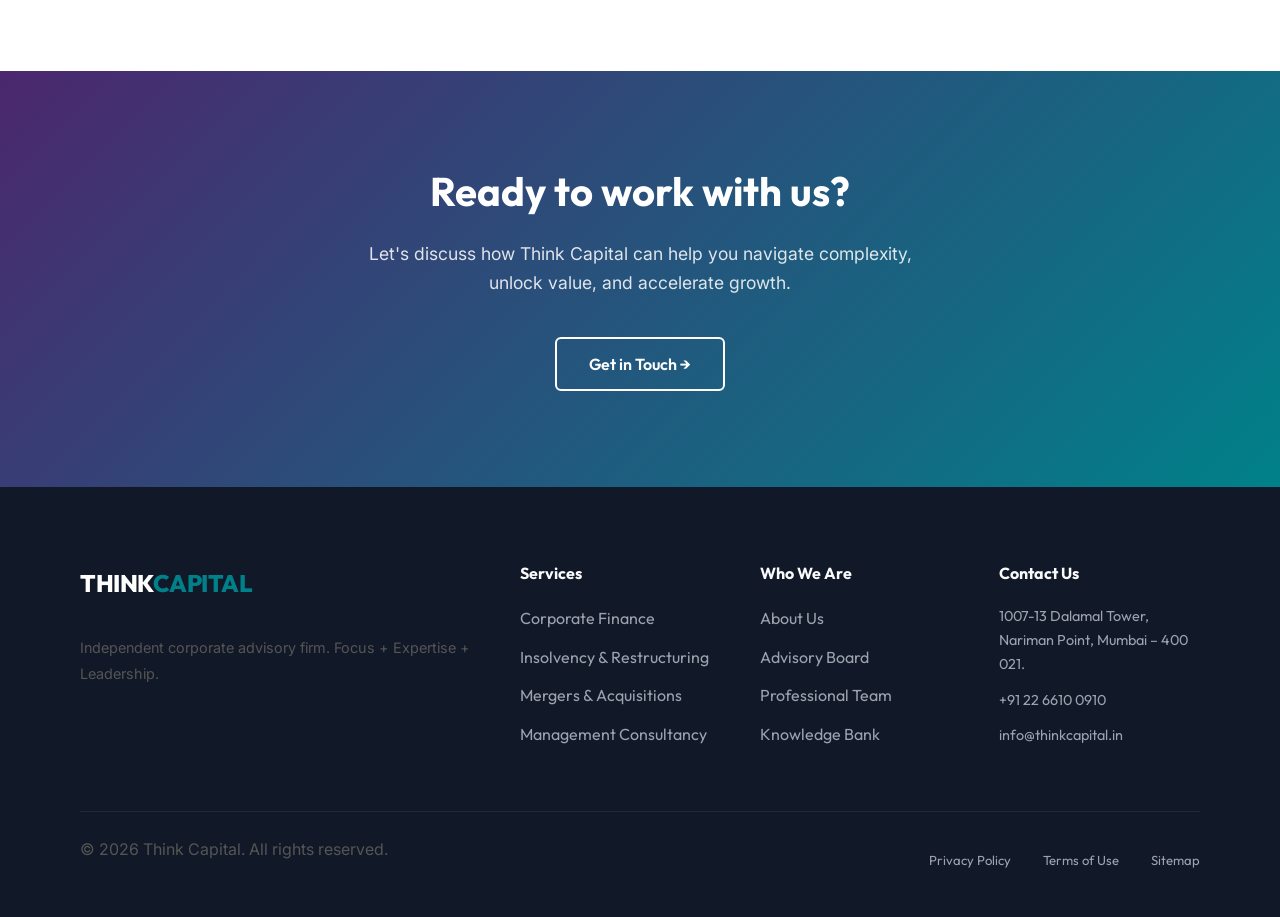
==== commit 7769432c: "Add files via upload" ====
--- a/about.html
+++ b/about.html
@@ -259,17 +259,25 @@
         }
 
         /* Responsive */
-        @media (max-width: 968px) {
-            .values-grid { grid-template-columns: 1fr 1fr; }
-            .leadership-grid { grid-template-columns: 1fr 1fr; }
+        .values-grid        { display: grid; grid-template-columns: repeat(3, 1fr); gap: 1.8rem; }
+        .leadership-grid    { display: grid; grid-template-columns: repeat(3, 1fr); gap: 2rem; }
+        .who-we-serve-grid  { display: grid; grid-template-columns: repeat(4, 1fr); gap: 1.5rem; }
+        .milestones-layout  { display: grid; grid-template-columns: 1fr 1fr; gap: clamp(2rem, 5vw, 5rem); align-items: start; }
+
+        @media (max-width: 1024px) {
+            .values-grid       { grid-template-columns: repeat(2, 1fr); }
+            .leadership-grid   { grid-template-columns: repeat(2, 1fr); }
+        }
+        @media (max-width: 768px) {
+            .leadership-grid   { grid-template-columns: 1fr 1fr; }
             .who-we-serve-grid { grid-template-columns: 1fr 1fr; }
-            .page-hero h1 { font-size: 2.5rem; }
-        }
-
-        @media (max-width: 600px) {
-            .values-grid { grid-template-columns: 1fr; }
-            .leadership-grid { grid-template-columns: 1fr; }
+            .milestones-layout { grid-template-columns: 1fr; }
+        }
+        @media (max-width: 540px) {
+            .values-grid       { grid-template-columns: 1fr; }
+            .leadership-grid   { grid-template-columns: 1fr; }
             .who-we-serve-grid { grid-template-columns: 1fr 1fr; }
+            .page-hero h1      { font-size: clamp(1.8rem, 8vw, 2.4rem); }
         }
     </style>
 </head>
@@ -288,9 +296,22 @@
                     <li><a href="#">Contact</a></li>
                 </ul>
             </nav>
-            <a href="#" class="btn" style="padding: 0.6rem 1.5rem; font-size: 0.9rem;">Client Portal</a>
+            <a href="#" class="btn header-cta-btn" style="padding:0.55rem 1.4rem;font-size:0.88rem;">Client Portal</a>
+            <button class="hamburger" aria-label="Toggle menu">
+                <span></span><span></span><span></span>
+            </button>
         </div>
     </header>
+
+    <!-- Mobile Navigation Drawer -->
+    <ul class="mobile-nav" role="menu">
+        <li><a href="index.html">Home</a></li>
+        <li><a href="about.html" class="active">About Us</a></li>
+        <li><a href="#">Services</a></li>
+        <li><a href="#">Knowledge Bank</a></li>
+        <li><a href="#">Contact</a></li>
+        <li><a href="#" class="mobile-portal-btn">Client Portal</a></li>
+    </ul>
 
     <!-- ══════ PAGE HERO ══════ -->
     <section class="page-hero">
@@ -308,7 +329,7 @@
     <!-- ══════ INTRO ══════ -->
     <section>
         <div class="container">
-            <div class="about-split" style="gap: 6rem;">
+            <div class="about-split">
                 <div class="about-text" style="flex: 1.5;">
                     <div class="section-title">
                         <h2>Our Story</h2>
@@ -443,46 +464,42 @@
     <!-- ══════ MILESTONES ══════ -->
     <section>
         <div class="container">
-            <div style="display: flex; gap: 6rem; align-items: flex-start;">
-                <div style="flex: 1;">
-                    <div class="section-title">
-                        <h2>Our Journey</h2>
-                    </div>
-                    <p>From our founding, Think Capital has grown steadily by building deep client relationships and delivering on complex mandates across India's midmarket. Here are some highlights from our journey.</p>
-                    <p style="color: #666; font-size: 0.95rem;">Based at Nariman Point — Mumbai's financial nerve centre — Think Capital is strategically positioned to access and serve India's most dynamic business ecosystem.</p>
-                    <div style="margin-top: 2rem; padding: 2rem; background: var(--bg-gray); border-radius: 12px;">
-                        <p style="font-weight: 700; color: var(--primary-color); margin-bottom: 0.5rem;">📍 Headquarters</p>
-                        <p style="margin-bottom: 0; font-size: 0.95rem;">1007-13 Dalamal Tower, Free Press Journal Road, 211, Nariman Point, Mumbai – 400 021.</p>
-                        <p style="margin: 0.5rem 0 0; font-size: 0.95rem;">📞 +91 22 6610 0910 – 11 &nbsp;&nbsp;|&nbsp;&nbsp; ✉️ info@thinkcapital.in</p>
-                    </div>
-                </div>
-                <div style="flex: 1;">
-                    <div class="timeline">
-                        <div class="timeline-item">
-                            <div class="year">Inception</div>
-                            <h4>Founded in Mumbai</h4>
-                            <p>Think Capital established at Nariman Point with a clear mandate: deliver independent, value-driven advisory to India's midmarket.</p>
-                        </div>
-                        <div class="timeline-item">
-                            <div class="year">Early Years</div>
-                            <h4>Building Core Practices</h4>
-                            <p>Launched dedicated Corporate Finance and M&A verticals, completing first marquee transaction and recognizing early success.</p>
-                        </div>
-                        <div class="timeline-item">
-                            <div class="year">Growth Phase</div>
-                            <h4>Insolvency & Restructuring Practice</h4>
-                            <p>Added specialized IBC and restructuring capabilities, becoming a trusted partner for distressed assets and turnaround situations.</p>
-                        </div>
-                        <div class="timeline-item">
-                            <div class="year">2020</div>
-                            <h4>Knowledge & Research Leadership</h4>
-                            <p>Published influential reports on Covid-19 impact on ARC businesses, distressed M&A, and the Indian Economy — establishing thought leadership.</p>
-                        </div>
-                        <div class="timeline-item">
-                            <div class="year">Today</div>
-                            <h4>$500M+ in Deal Value</h4>
-                            <p>A trusted advisory partner across 100+ clients, with a team that leads on the most complex midmarket transactions in India.</p>
-                        </div>
+            <div class="milestones-layout">
+                <div>
+                    <div class="section-title"><h2>Our Journey</h2></div>
+                    <p>From our founding, Think Capital has grown steadily by building deep client relationships and delivering on complex mandates across India's midmarket.</p>
+                    <p style="color:#666;font-size:0.95rem;">Based at Nariman Point — Mumbai's financial nerve centre — Think Capital is strategically positioned to serve India's most dynamic business ecosystem.</p>
+                    <div style="margin-top:1.5rem;padding:1.5rem;background:var(--bg-gray);border-radius:12px;">
+                        <p style="font-weight:700;color:var(--primary-color);margin-bottom:0.5rem;">📍 Headquarters</p>
+                        <p style="margin-bottom:0;font-size:0.9rem;">1007-13 Dalamal Tower, Free Press Journal Road, Nariman Point, Mumbai – 400 021.</p>
+                        <p style="margin:0.4rem 0 0;font-size:0.9rem;">📞 +91 22 6610 0910&nbsp;|&nbsp;✉️ info@thinkcapital.in</p>
+                    </div>
+                </div>
+                <div class="timeline">
+                    <div class="timeline-item">
+                        <div class="year">Inception</div>
+                        <h4>Founded in Mumbai</h4>
+                        <p>Think Capital established at Nariman Point with a clear mandate: deliver independent, value-driven advisory to India's midmarket.</p>
+                    </div>
+                    <div class="timeline-item">
+                        <div class="year">Early Years</div>
+                        <h4>Building Core Practices</h4>
+                        <p>Launched dedicated Corporate Finance and M&A verticals, completing first marquee transaction and recognizing early success.</p>
+                    </div>
+                    <div class="timeline-item">
+                        <div class="year">Growth Phase</div>
+                        <h4>Insolvency &amp; Restructuring Practice</h4>
+                        <p>Added specialized IBC and restructuring capabilities, becoming a trusted partner for distressed assets and turnaround situations.</p>
+                    </div>
+                    <div class="timeline-item">
+                        <div class="year">2020</div>
+                        <h4>Knowledge &amp; Research Leadership</h4>
+                        <p>Published influential reports on Covid-19 impact on ARC businesses, distressed M&A, and the Indian Economy.</p>
+                    </div>
+                    <div class="timeline-item">
+                        <div class="year">Today</div>
+                        <h4>$500M+ in Deal Value</h4>
+                        <p>A trusted advisory partner across 100+ clients, leading on the most complex midmarket transactions in India.</p>
                     </div>
                 </div>
             </div>
--- a/index.css
+++ b/index.css
@@ -1,70 +1,67 @@
+/* ═══════════════════════════════════════════════
+   THINK CAPITAL — GLOBAL STYLESHEET
+   Grant Thornton Inspired Theme
+   ═══════════════════════════════════════════════ */
+
+/* ── TOKENS ─────────────────────────────────── */
 :root {
-    /* Grant Thornton inspired color palette */
-    --primary-color: #4B276E; /* Corporate Purple */
-    --primary-light: #6D4194;
-    --accent-teal: #00818A;
+    --primary-color:  #4B276E;
+    --primary-light:  #6D4194;
+    --accent-teal:    #00818A;
+    --accent-teal-lt: #339CA5;
     --accent-magenta: #C31E6E;
-    --text-dark: #222222;
-    --text-light: #FFFFFF;
-    --bg-gray: #F4F4F4;
-    --transition: all 0.3s cubic-bezier(0.25, 0.8, 0.25, 1);
-    --shadow: 0 4px 20px rgba(0, 0, 0, 0.08);
-    --header-height: 80px;
-}
-
-* {
-    margin: 0;
-    padding: 0;
-    box-sizing: border-box;
-}
-
+    --text-dark:      #1a1a2e;
+    --text-mid:       #555;
+    --text-light:     #FFFFFF;
+    --bg-gray:        #F5F5F7;
+    --border:         rgba(0,0,0,0.08);
+    --transition:     all 0.32s cubic-bezier(0.25, 0.8, 0.25, 1);
+    --shadow-sm:      0 2px 10px rgba(0,0,0,0.06);
+    --shadow:         0 4px 24px rgba(0,0,0,0.09);
+    --shadow-lg:      0 12px 40px rgba(75,39,110,0.13);
+    --radius:         10px;
+    --header-h:       72px;
+}
+
+/* ── RESET ───────────────────────────────────── */
+*, *::before, *::after { margin:0; padding:0; box-sizing:border-box; }
+html { scroll-behavior: smooth; }
 body {
-    font-family: 'Outfit', -apple-system, BlinkMacSystemFont, 'Segoe UI', Roboto, Helvetica, Arial, sans-serif;
+    font-family: 'Outfit', -apple-system, BlinkMacSystemFont, 'Segoe UI', sans-serif;
     color: var(--text-dark);
-    line-height: 1.6;
-    background-color: #fff;
+    line-height: 1.65;
+    background: #fff;
     overflow-x: hidden;
 }
-
-h1, h2, h3, h4, h5, h6 {
-    font-weight: 700;
-    line-height: 1.2;
-    margin-bottom: 1.5rem;
-}
-
-p {
-    margin-bottom: 1.5rem;
-    font-family: 'Inter', sans-serif;
-}
-
-a {
-    text-decoration: none;
-    color: inherit;
-    transition: var(--transition);
-}
-
-ul {
-    list-style: none;
-}
-
+img { max-width: 100%; display: block; }
+ul  { list-style: none; }
+a   { text-decoration: none; color: inherit; transition: var(--transition); }
+
+h1,h2,h3,h4,h5,h6 { font-weight: 700; line-height: 1.2; margin-bottom: 1.2rem; }
+p { margin-bottom: 1.4rem; font-family: 'Inter', sans-serif; color: var(--text-mid); font-size: 1rem; }
+
+/* ── LAYOUT ──────────────────────────────────── */
 .container {
+    width: 100%;
     max-width: 1200px;
     margin: 0 auto;
-    padding: 0 2rem;
-}
-
-/* Header */
+    padding: 0 clamp(1rem, 5vw, 2.5rem);
+}
+
+/* ════════════════════════════════════════════════
+   HEADER / NAV
+   ════════════════════════════════════════════════ */
 header {
-    height: var(--header-height);
+    height: var(--header-h);
     background: #fff;
     display: flex;
     align-items: center;
     position: sticky;
     top: 0;
     z-index: 1000;
-    box-shadow: 0 2px 10px rgba(0,0,0,0.05);
-}
-
+    box-shadow: var(--shadow-sm);
+    transition: box-shadow 0.3s ease;
+}
 header .container {
     display: flex;
     justify-content: space-between;
@@ -72,294 +69,387 @@
     width: 100%;
 }
 
+/* Logo */
 .logo {
     display: flex;
     align-items: center;
-    gap: 0.5rem;
-    font-size: 1.5rem;
+    gap: 0.25rem;
+    font-size: clamp(1.2rem, 3vw, 1.5rem);
     font-weight: 800;
     color: var(--primary-color);
-}
-
-.logo span {
-    color: var(--accent-teal);
-}
-
-nav ul {
-    display: flex;
-    gap: 2.5rem;
-}
-
-nav ul li a {
+    letter-spacing: -0.5px;
+    flex-shrink: 0;
+}
+.logo span { color: var(--accent-teal); }
+
+/* Desktop nav */
+.nav-links {
+    display: flex;
+    gap: clamp(1.2rem, 2.5vw, 2.5rem);
+    align-items: center;
+}
+.nav-links li a {
     font-weight: 500;
-    font-size: 0.95rem;
+    font-size: 0.93rem;
     color: var(--text-dark);
     position: relative;
-}
-
-nav ul li a::after {
+    padding-bottom: 3px;
+}
+.nav-links li a::after {
     content: '';
     position: absolute;
-    bottom: -5px;
-    left: 0;
-    width: 0;
-    height: 2px;
+    bottom: -4px; left: 0;
+    width: 0; height: 2px;
     background: var(--accent-teal);
+    transition: width 0.3s ease;
+}
+.nav-links li a:hover::after,
+.nav-links li a.active::after { width: 100%; }
+
+/* Hamburger */
+.hamburger {
+    display: none;
+    flex-direction: column;
+    gap: 5px;
+    cursor: pointer;
+    padding: 6px;
+    background: none;
+    border: none;
+    z-index: 1100;
+}
+.hamburger span {
+    display: block;
+    width: 24px; height: 2px;
+    background: var(--primary-color);
+    border-radius: 2px;
     transition: var(--transition);
 }
-
-nav ul li a:hover::after,
-nav ul li a.active::after {
-    width: 100%;
-}
-
-/* Hero Section */
-.hero {
-    height: calc(100vh - var(--header-height));
-    min-height: 600px;
-    background: linear-gradient(135deg,
-        rgba(75, 39, 110, 0.98) 0%,
-        rgba(48, 25, 75, 0.95) 45%,
-        rgba(0, 100, 110, 0.92) 100%);
-    background-size: cover;
-    background-position: center;
-    display: flex;
-    align-items: center;
-    color: var(--text-light);
-    position: relative;
-}
-
-.hero-content {
-    max-width: 700px;
-}
-
-.hero h1 {
-    font-size: 4rem;
-    margin-bottom: 1rem;
-    animation: fadeInDown 0.8s ease-out;
-}
-
-.hero p {
-    font-size: 1.25rem;
-    margin-bottom: 2.5rem;
-    animation: fadeInUp 0.8s ease-out 0.2s both;
-}
-
+.hamburger.open span:nth-child(1) { transform: translateY(7px) rotate(45deg); }
+.hamburger.open span:nth-child(2) { opacity: 0; transform: scaleX(0); }
+.hamburger.open span:nth-child(3) { transform: translateY(-7px) rotate(-45deg); }
+
+/* Mobile nav drawer */
+.mobile-nav {
+    display: none;
+    position: fixed;
+    inset: var(--header-h) 0 0 0;
+    background: #fff;
+    z-index: 999;
+    flex-direction: column;
+    padding: 2rem 1.5rem;
+    gap: 0;
+    box-shadow: var(--shadow-lg);
+    transform: translateX(100%);
+    transition: transform 0.35s cubic-bezier(0.4, 0, 0.2, 1);
+}
+.mobile-nav.open {
+    transform: translateX(0);
+}
+.mobile-nav li a {
+    display: block;
+    padding: 1rem 0;
+    font-size: 1.1rem;
+    font-weight: 600;
+    color: var(--text-dark);
+    border-bottom: 1px solid var(--border);
+}
+.mobile-nav li a:hover,
+.mobile-nav li a.active { color: var(--accent-teal); }
+.mobile-nav .mobile-portal-btn {
+    margin-top: 1.5rem;
+    display: block;
+    text-align: center;
+    padding: 0.9rem;
+    background: var(--accent-teal);
+    color: white;
+    font-weight: 700;
+    border-radius: var(--radius);
+}
+
+/* ════════════════════════════════════════════════
+   GLOBAL BUTTON
+   ════════════════════════════════════════════════ */
 .btn {
     display: inline-block;
-    padding: 1rem 2.5rem;
+    padding: 0.75rem 2rem;
     background: var(--accent-teal);
     color: white;
     font-weight: 600;
-    border-radius: 4px;
+    font-size: 0.92rem;
+    border-radius: 6px;
     transition: var(--transition);
     border: none;
     cursor: pointer;
-}
-
+    white-space: nowrap;
+}
 .btn:hover {
     background: #006b72;
     transform: translateY(-2px);
-    box-shadow: 0 5px 15px rgba(0, 129, 138, 0.3);
-}
-
+    box-shadow: 0 6px 20px rgba(0,129,138,0.3);
+}
 .btn-outline {
     background: transparent;
     border: 2px solid white;
 }
-
-.btn-outline:hover {
-    background: white;
-    color: var(--primary-color);
-}
-
-/* Section Styling */
-section {
-    padding: 8rem 0;
-}
-
-.section-title {
-    margin-bottom: 4rem;
-}
-
+.btn-outline:hover { background: white; color: var(--primary-color); }
+
+/* ════════════════════════════════════════════════
+   OLD HERO (index.css fallback — overridden in index.html)
+   ════════════════════════════════════════════════ */
+.hero {
+    min-height: 100svh;
+    background: #0f0720;
+    display: flex;
+    align-items: center;
+    position: relative;
+    overflow: hidden;
+}
+
+/* ════════════════════════════════════════════════
+   SECTIONS
+   ════════════════════════════════════════════════ */
+section { padding: clamp(4rem, 8vw, 8rem) 0; }
+
+.section-title { margin-bottom: clamp(2rem, 4vw, 4rem); }
 .section-title h2 {
-    font-size: 2.5rem;
+    font-size: clamp(1.8rem, 3.5vw, 2.6rem);
     color: var(--primary-color);
     position: relative;
     padding-bottom: 1rem;
 }
-
 .section-title h2::after {
     content: '';
     position: absolute;
-    bottom: 0;
-    left: 0;
-    width: 60px;
-    height: 4px;
+    bottom: 0; left: 0;
+    width: 55px; height: 4px;
     background: var(--accent-magenta);
-}
-
-/* Services Grid */
+    border-radius: 2px;
+}
+.section-title.center h2::after { left: 50%; transform: translateX(-50%); }
+
+/* ════════════════════════════════════════════════
+   SERVICES GRID
+   ════════════════════════════════════════════════ */
 .services-grid {
     display: grid;
-    grid-template-columns: repeat(auto-fit, minmax(280px, 1fr));
-    gap: 2rem;
-}
-
+    grid-template-columns: repeat(auto-fit, minmax(250px, 1fr));
+    gap: clamp(1rem, 2vw, 2rem);
+}
 .service-card {
     background: #fff;
-    padding: 3rem 2rem;
-    border-radius: 8px;
+    padding: clamp(1.5rem, 3vw, 2.8rem) clamp(1.2rem, 2.5vw, 2rem);
+    border-radius: var(--radius);
     box-shadow: var(--shadow);
     transition: var(--transition);
     display: flex;
     flex-direction: column;
-    height: 100%;
     border-top: 4px solid transparent;
 }
-
 .service-card:hover {
-    transform: translateY(-10px);
-    border-top: 4px solid var(--accent-teal);
-}
-
-.service-card h3 {
-    font-size: 1.5rem;
-    color: var(--primary-color);
-    margin-bottom: 1rem;
-}
-
-.service-card p {
-    color: #666;
-    font-size: 0.95rem;
-    flex-grow: 1;
-}
-
+    transform: translateY(-8px);
+    border-top-color: var(--accent-teal);
+    box-shadow: var(--shadow-lg);
+}
+.service-card h3 { font-size: clamp(1.1rem, 2vw, 1.4rem); color: var(--primary-color); }
+.service-card p  { color: #666; font-size: 0.93rem; flex-grow: 1; }
 .service-card .learn-more {
-    margin-top: 2rem;
-    font-weight: 700;
+    margin-top: 1.5rem;
+    font-weight: 700; font-size: 0.9rem;
     color: var(--accent-teal);
-    display: flex;
-    align-items: center;
-    gap: 0.5rem;
-}
-
-/* About Split */
+    display: flex; align-items: center; gap: 0.4rem;
+    transition: gap 0.2s ease;
+}
+.service-card:hover .learn-more { gap: 0.7rem; }
+
+/* ════════════════════════════════════════════════
+   ABOUT SPLIT
+   ════════════════════════════════════════════════ */
 .about-split {
-    display: flex;
-    gap: 4rem;
-    align-items: center;
-}
-
-.about-text {
-    flex: 1;
-}
-
-.about-image {
-    flex: 1;
-    position: relative;
-}
-
-.about-image img {
-    width: 100%;
-    border-radius: 12px;
-    box-shadow: var(--shadow);
-}
-
+    display: grid;
+    grid-template-columns: 1fr 1fr;
+    gap: clamp(2rem, 5vw, 5rem);
+    align-items: center;
+}
+.about-image { position: relative; }
+.about-image img { width: 100%; border-radius: 14px; box-shadow: var(--shadow); }
 .about-image::before {
     content: '';
     position: absolute;
-    top: -20px;
-    left: -20px;
-    width: 100px;
-    height: 100px;
+    top: -16px; left: -16px;
+    width: 80px; height: 80px;
     background: var(--accent-teal);
     z-index: -1;
-    border-radius: 4px;
-}
-
-/* Stats */
-.stats-bar {
-    background: var(--primary-color);
-    color: white;
-    padding: 4rem 0;
-}
-
+    border-radius: 8px;
+    opacity: 0.4;
+}
+
+/* ════════════════════════════════════════════════
+   STATS BAR
+   ════════════════════════════════════════════════ */
+.stats-bar { background: var(--primary-color); color: white; padding: clamp(3rem, 5vw, 5rem) 0; }
 .stats-grid {
     display: grid;
-    grid-template-columns: repeat(auto-fit, minmax(200px, 1fr));
+    grid-template-columns: repeat(auto-fit, minmax(150px, 1fr));
     text-align: center;
-    gap: 2rem;
-}
-
+    gap: clamp(1.5rem, 3vw, 2.5rem);
+}
 .stat-item h2 {
-    font-size: 3rem;
-    margin-bottom: 0.5rem;
+    font-size: clamp(2rem, 4vw, 3.2rem);
+    margin-bottom: 0.4rem;
     color: var(--accent-teal);
-}
-
-/* Footer */
-footer {
-    background: #1a1a1a;
-    color: #ccc;
-    padding: 5rem 0 2rem;
-}
-
+    font-weight: 800;
+}
+.stat-item p { color: rgba(255,255,255,0.75); font-size: 0.9rem; margin: 0; }
+
+/* ════════════════════════════════════════════════
+   FOOTER
+   ════════════════════════════════════════════════ */
+footer { background: #111827; color: #9ca3af; padding: clamp(3rem, 6vw, 5.5rem) 0 2rem; }
 .footer-grid {
     display: grid;
-    grid-template-columns: repeat(4, 1fr);
-    gap: 3rem;
-    margin-bottom: 4rem;
-}
-
-.footer-col h4 {
+    grid-template-columns: 2fr 1fr 1fr 1fr;
+    gap: clamp(1.5rem, 3vw, 3rem);
+    margin-bottom: clamp(2rem, 4vw, 4rem);
+}
+.footer-col h4 { color: #f9fafb; margin-bottom: 1.4rem; font-size: 1rem; font-weight: 700; }
+.footer-col ul li { margin-bottom: 0.75rem; }
+.footer-col ul li a:hover { color: var(--accent-teal); }
+.contact-info li { display: flex; gap: 0.75rem; margin-bottom: 1rem; font-size: 0.9rem; }
+.footer-bottom {
+    border-top: 1px solid #1f2937;
+    padding-top: 1.5rem;
+    display: flex;
+    justify-content: space-between;
+    align-items: center;
+    flex-wrap: wrap;
+    gap: 1rem;
+    font-size: 0.82rem;
+}
+.footer-bottom a:hover { color: var(--accent-teal); }
+
+/* ════════════════════════════════════════════════
+   ANIMATION UTILITIES  (driven by main.js)
+   ════════════════════════════════════════════════ */
+
+/* Base pre-animation state */
+.reveal {
+    opacity: 0;
+    transform: translateY(32px);
+    transition: opacity 0.65s ease, transform 0.65s ease;
+}
+.reveal.reveal-left  { transform: translateX(-40px); }
+.reveal.reveal-right { transform: translateX(40px); }
+.reveal.reveal-scale { transform: scale(0.92); }
+.reveal.reveal-fade  { transform: none; }
+
+/* Visible state */
+.reveal.visible {
+    opacity: 1;
+    transform: none;
+}
+
+/* Stagger delays (added via JS data-delay) */
+.reveal[data-delay="1"] { transition-delay: 0.1s; }
+.reveal[data-delay="2"] { transition-delay: 0.2s; }
+.reveal[data-delay="3"] { transition-delay: 0.3s; }
+.reveal[data-delay="4"] { transition-delay: 0.4s; }
+.reveal[data-delay="5"] { transition-delay: 0.5s; }
+.reveal[data-delay="6"] { transition-delay: 0.6s; }
+
+/* Number counter highlight */
+@keyframes countUp { from { color: var(--accent-magenta); } to { color: var(--accent-teal); } }
+.count-done { animation: countUp 0.6s ease; }
+
+/* Section underline animated */
+@keyframes lineGrow {
+    from { width: 0; }
+    to   { width: 55px; }
+}
+.section-title.visible h2::after { animation: lineGrow 0.5s ease 0.3s both; }
+
+/* ════════════════════════════════════════════════
+   HERO CSS-ONLY BASE (index.html inline <style>
+   may override — that's intentional)
+   ════════════════════════════════════════════════ */
+@keyframes fadeInDown {
+    from { opacity:0; transform:translateY(-24px); }
+    to   { opacity:1; transform:translateY(0); }
+}
+@keyframes fadeInUp {
+    from { opacity:0; transform:translateY(24px); }
+    to   { opacity:1; transform:translateY(0); }
+}
+
+/* ════════════════════════════════════════════════
+   PAGE-HERO (About, inner pages)
+   ════════════════════════════════════════════════ */
+.page-hero {
+    background: linear-gradient(135deg, var(--primary-color) 0%, #2d1a44 60%, var(--accent-teal) 100%);
     color: white;
-    margin-bottom: 2rem;
-    font-size: 1.2rem;
-}
-
-.footer-col ul li {
-    margin-bottom: 1rem;
-}
-
-.footer-col ul li a:hover {
-    color: var(--accent-teal);
-}
-
-.contact-info li {
-    display: flex;
-    gap: 1rem;
-    margin-bottom: 1.5rem;
-}
-
-.footer-bottom {
-    border-top: 1px solid #333;
-    padding-top: 2rem;
-    display: flex;
-    justify-content: space-between;
-    font-size: 0.85rem;
-}
-
-/* Animations */
-@keyframes fadeInDown {
-    from { opacity: 0; transform: translateY(-30px); }
-    to { opacity: 1; transform: translateY(0); }
-}
-
-@keyframes fadeInUp {
-    from { opacity: 0; transform: translateY(30px); }
-    to { opacity: 1; transform: translateY(0); }
-}
-
-/* Responsive */
-@media (max-width: 968px) {
-    .hero h1 { font-size: 3rem; }
-    .about-split { flex-direction: column; }
-    .footer-grid { grid-template-columns: repeat(2, 1fr); }
-}
-
-@media (max-width: 600px) {
-    .hero h1 { font-size: 2.5rem; }
-    .nav-links { display: none; }
-    .footer-grid { grid-template-columns: 1fr; }
-}
+    padding: clamp(5rem, 10vw, 9rem) 0 clamp(3rem, 6vw, 5rem);
+    position: relative;
+    overflow: hidden;
+}
+.page-hero::before, .page-hero::after {
+    content: '';
+    position: absolute;
+    border-radius: 50%;
+}
+.page-hero::before { width: 450px; height: 450px; border: 80px solid rgba(255,255,255,0.04); top: -120px; right: -100px; }
+.page-hero::after  { width: 280px; height: 280px; border: 60px solid rgba(255,255,255,0.04); bottom: -80px; left: 20%; }
+.page-hero h1 { font-size: clamp(2rem, 5vw, 3.5rem); margin-bottom: 0.75rem; }
+.page-hero p  { font-size: clamp(0.95rem, 2vw, 1.15rem); opacity: 0.82; max-width: 560px; margin-bottom: 0; }
+.breadcrumb {
+    display: flex; gap: 0.5rem;
+    font-size: 0.8rem; margin-bottom: 1.5rem;
+    opacity: 0.65; flex-wrap: wrap;
+}
+.breadcrumb a { color: white; }
+.breadcrumb a:hover { opacity: 1; }
+
+/* ════════════════════════════════════════════════
+   RESPONSIVE BREAKPOINTS
+   ════════════════════════════════════════════════ */
+
+/* ── Tablet (≤ 1024px) ─────────────────────────── */
+@media (max-width: 1024px) {
+    .footer-grid { grid-template-columns: 1fr 1fr; }
+}
+
+/* ── Phablet / Small Tablet (≤ 768px) ──────────── */
+@media (max-width: 768px) {
+    :root { --header-h: 64px; }
+
+    /* Nav → hamburger */
+    .nav-links      { display: none !important; }
+    .hamburger      { display: flex; }
+    .mobile-nav     { display: flex; }
+    .header-cta-btn { display: none; } /* hide Client Portal on mobile */
+
+    /* About split → stacked */
+    .about-split { grid-template-columns: 1fr; }
+    .about-image::before { display: none; }
+
+    /* Footer → 2-col */
+    .footer-grid { grid-template-columns: 1fr 1fr; gap: 2rem; }
+    .footer-bottom { flex-direction: column; text-align: center; }
+
+    section { padding: clamp(3rem, 7vw, 5rem) 0; }
+}
+
+/* ── Mobile (≤ 480px) ───────────────────────────── */
+@media (max-width: 480px) {
+    .services-grid { grid-template-columns: 1fr; }
+    .stats-grid    { grid-template-columns: 1fr 1fr; }
+    .footer-grid   { grid-template-columns: 1fr; }
+
+    .section-title h2 { font-size: 1.7rem; }
+    .stat-item h2     { font-size: 2.2rem; }
+    .page-hero h1     { font-size: 1.9rem; }
+}
+
+/* ── Very small phones (≤ 360px) ────────────────── */
+@media (max-width: 360px) {
+    .logo { font-size: 1.1rem; }
+    .stats-grid { grid-template-columns: 1fr 1fr; }
+}
